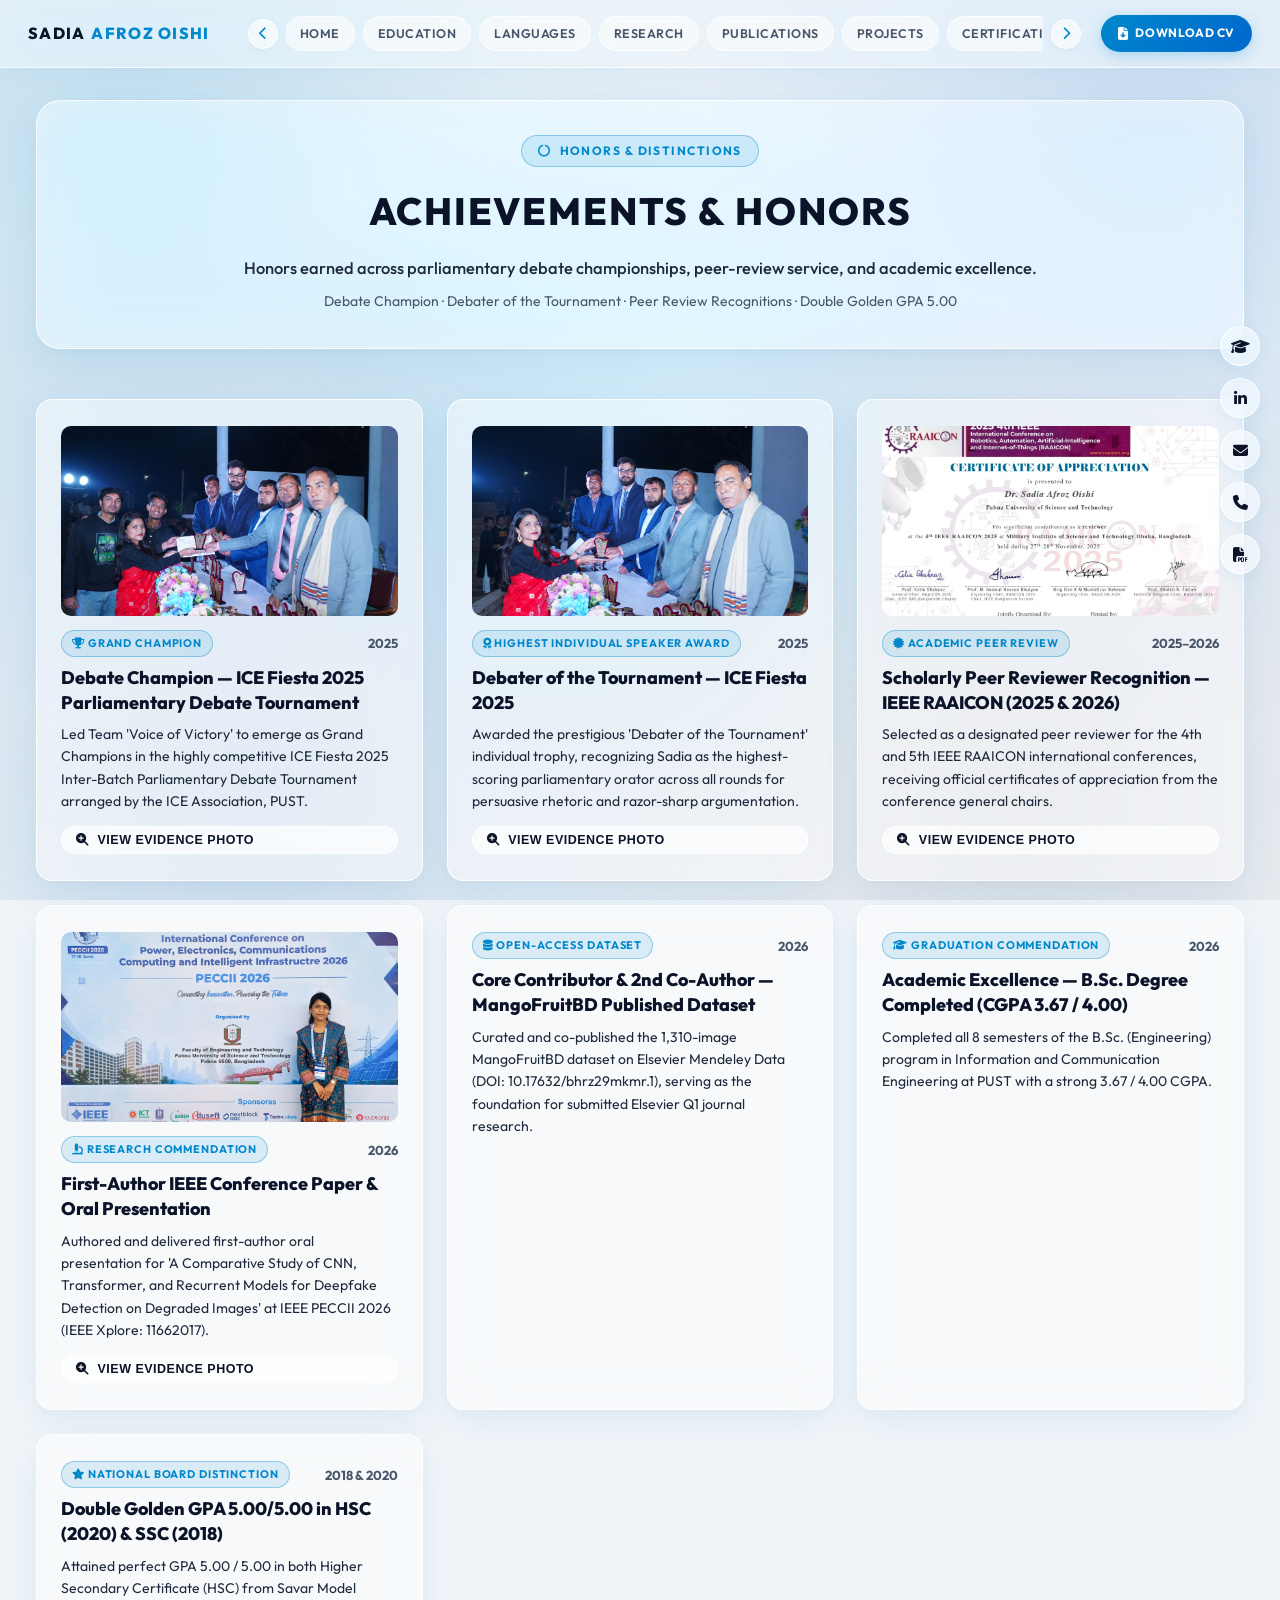
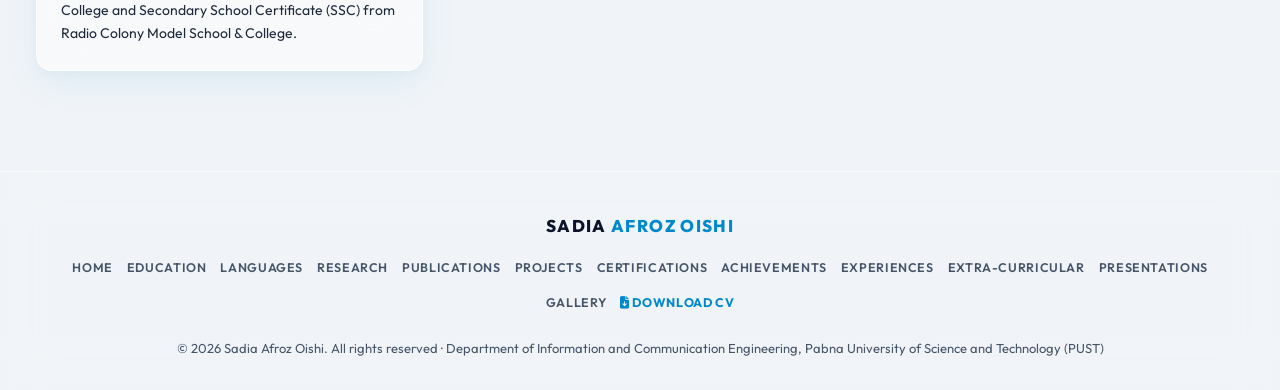
==== achievements.html @ 6d68122e "Launch Sadia Afroz Oishi academic & research portfolio matching arif-03 design" ====
﻿<!doctype html>
<html lang="en">
<head>
  <meta charset="utf-8">
  <meta name="viewport" content="width=device-width, initial-scale=1">
  <title>Achievements & Honors â€” Sadia Afroz Oishi</title>
  <meta name="description" content="Parliamentary Debate Championship, Debater of the Tournament award, IEEE peer review recognitions, and academic distinctions.">
  <meta name="author" content="Sadia Afroz Oishi">
  <meta name="theme-color" content="#0088cc">
  <meta property="og:type" content="website">
  <meta property="og:title" content="Achievements & Honors â€” Sadia Afroz Oishi">
  <meta property="og:description" content="Parliamentary Debate Championship, Debater of the Tournament award, IEEE peer review recognitions, and academic distinctions.">
  <meta property="og:url" content="https://sadia-oishi.github.io/achievements.html">
  <meta property="og:image" content="assets/images/profile-sadia-afroz-oishi.png">
  <meta name="twitter:card" content="summary_large_image">
  <link rel="canonical" href="https://sadia-oishi.github.io/achievements.html">
  <link rel="icon" href="assets/icons/favicon.svg" type="image/svg+xml">
  <link rel="manifest" href="site.webmanifest">
  
  <!-- Google Fonts & FontAwesome -->
  <link rel="preconnect" href="https://fonts.googleapis.com">
  <link rel="preconnect" href="https://fonts.gstatic.com" crossorigin>
  <link href="https://fonts.googleapis.com/css2?family=Montserrat:wght@600;700;800&family=Outfit:wght@300;400;500;600;700;800&display=swap" rel="stylesheet">
  <link rel="stylesheet" href="https://cdnjs.cloudflare.com/ajax/libs/font-awesome/6.4.0/css/all.min.css">
  
  <link rel="stylesheet" href="assets/css/styles.css">
  <script type="application/ld+json">
{
  "@context": "https://schema.org",
  "@type": "Person",
  "name": "Sadia Afroz Oishi",
  "alternateName": [
    "Sadia Oishi",
    "Sadia Afroz"
  ],
  "jobTitle": "Computer Vision & Deepfake Forensics Researcher",
  "worksFor": {
    "@type": "EducationalOrganization",
    "name": "Pabna University of Science and Technology (PUST)"
  },
  "alumniOf": {
    "@type": "EducationalOrganization",
    "name": "Department of Information and Communication Engineering, Pabna University of Science and Technology"
  },
  "url": "https://sadia-oishi.github.io/",
  "image": "https://sadia-oishi.github.io/assets/images/profile-sadia-afroz-oishi.png",
  "sameAs": [
    "https://scholar.google.com/citations?user=c2tcMcYAAAAJ&hl=en",
    "https://www.linkedin.com/in/oishi12",
    "https://doi.org/10.17632/bhrz29mkmr.1"
  ],
  "knowsAbout": [
    "Computer Vision",
    "Deep Learning",
    "Deepfake Forensics",
    "Explainable AI (XAI)",
    "Concept Bottlenecks",
    "YOLO Object Detection",
    "CVAT Dataset Annotation",
    "Smart Agriculture",
    "Photoplethysmography (PPG)"
  ]
}
</script>
</head>
<body data-page="achievements">
  <a class="skip-link" href="#page-content">Skip to content</a>
  <div id="app-content">
    <header id="site-header"></header>
    <main id="page-content"></main>
    <footer id="site-footer"></footer>
  </div>
  <script type="module" src="assets/js/site.js"></script>
</body>
</html>
---- assets/css/styles.css ----
@import url('https://fonts.googleapis.com/css2?family=Montserrat:wght@600;700;800&family=Outfit:wght@300;400;500;600;700;800&display=swap');

/* ==========================================================================
   RESET & GLOBAL DESIGN TOKENS (FROSTED GLASSMORPHISM THEME)
   ========================================================================== */
* {
  margin: 0;
  padding: 0;
  box-sizing: border-box;
}

:root {
  --primary-accent: #0088cc;
  --cyan-glow: #0088cc;
  --blue-accent: #0066cc;
  --bg-dark: #f0f4f8;
  --card-bg: rgba(255, 255, 255, 0.48);
  --card-bg-hover: rgba(255, 255, 255, 0.78);
  --card-border: rgba(255, 255, 255, 0.85);
  --card-hover-border: #0088cc;
  --text-white: #0b1329;
  --text-muted: #1e293b;
  --text-dim: #475569;
  --badge-bg: rgba(0, 136, 204, 0.12);
  --badge-border: rgba(0, 136, 204, 0.35);
  --font-family: 'Outfit', sans-serif;
  --font-heading: 'Outfit', 'Montserrat', sans-serif;
  --shadow-glass: 0 12px 36px rgba(0, 136, 204, 0.08), 0 4px 16px rgba(0, 0, 0, 0.03);
  --shadow-glass-hover: 0 20px 50px rgba(0, 136, 204, 0.22), 0 6px 20px rgba(0, 0, 0, 0.06);
  --radius-lg: 24px;
  --radius-md: 16px;
  --radius-sm: 10px;
}

html {
  scroll-behavior: smooth;
}

html, body {
  width: 100%;
  min-height: 100vh;
  background-color: #f0f4f8;
  background-image: 
    radial-gradient(circle at 10% 15%, rgba(0, 136, 204, 0.20) 0%, transparent 42%),
    radial-gradient(circle at 90% 12%, rgba(0, 102, 204, 0.16) 0%, transparent 45%),
    radial-gradient(circle at 50% 50%, rgba(0, 180, 255, 0.14) 0%, transparent 50%),
    radial-gradient(circle at 20% 85%, rgba(0, 85, 170, 0.16) 0%, transparent 45%),
    radial-gradient(circle at 80% 88%, rgba(11, 19, 41, 0.10) 0%, transparent 40%);
  background-attachment: fixed;
  font-family: var(--font-family);
  color: var(--text-white);
  font-size: 16px;
  line-height: 1.7;
  overflow-x: hidden;
  scrollbar-width: thin;
  scrollbar-color: var(--primary-accent) var(--bg-dark);
}

a {
  color: inherit;
  text-decoration: none;
}

img {
  max-width: 100%;
  height: auto;
  display: block;
}

/* ==========================================================================
   WELCOME INTRO ANIMATION OVERLAY (CRYSTAL GLASS)
   ========================================================================== */
.welcome-overlay {
  position: fixed;
  top: 0;
  left: 0;
  width: 100vw;
  height: 100vh;
  background: rgba(240, 244, 248, 0.95);
  background-image: 
    radial-gradient(circle at 50% 40%, rgba(0, 136, 204, 0.22) 0%, transparent 60%),
    radial-gradient(circle at 15% 15%, rgba(0, 102, 204, 0.12) 0%, transparent 40%),
    radial-gradient(circle at 85% 85%, rgba(11, 19, 41, 0.08) 0%, transparent 50%);
  z-index: 99999;
  display: flex;
  align-items: center;
  justify-content: center;
  opacity: 1;
  visibility: visible;
  animation: overlayAutoFade 0.6s ease 1.5s forwards;
  transition: opacity 0.6s cubic-bezier(0.4, 0, 0.2, 1), transform 0.6s cubic-bezier(0.4, 0, 0.2, 1), visibility 0.6s ease;
  cursor: pointer;
}

@keyframes overlayAutoFade {
  0% { opacity: 1; visibility: visible; }
  99% { opacity: 0; visibility: hidden; }
  100% { opacity: 0; visibility: hidden; display: none; pointer-events: none; }
}

.welcome-overlay.fade-out {
  opacity: 0;
  transform: scale(1.05);
  visibility: hidden;
  pointer-events: none;
  display: none !important;
}

.welcome-modal {
  text-align: center;
  padding: 42px 36px;
  max-width: 540px;
  width: 90%;
  border: 1px solid rgba(255, 255, 255, 0.85);
  border-radius: 28px;
  background: rgba(255, 255, 255, 0.55);
  backdrop-filter: blur(25px) saturate(200%);
  -webkit-backdrop-filter: blur(25px) saturate(200%);
  box-shadow: 0 20px 60px rgba(0, 136, 204, 0.18), 0 4px 20px rgba(0, 0, 0, 0.04);
  animation: welcomePopIn 0.8s cubic-bezier(0.16, 1, 0.3, 1) forwards;
}

.welcome-badge {
  display: inline-flex;
  align-items: center;
  gap: 8px;
  padding: 6px 18px;
  border-radius: 50px;
  background: rgba(0, 136, 204, 0.12);
  border: 1px solid rgba(0, 136, 204, 0.4);
  color: #0088cc;
  font-size: 12px;
  font-weight: 700;
  letter-spacing: 0.15em;
  text-transform: uppercase;
  margin-bottom: 16px;
  animation: welcomeSlideDown 0.6s ease 0.2s both;
}

.welcome-title {
  font-family: var(--font-heading);
  font-size: clamp(32px, 5vw, 48px);
  font-weight: 800;
  color: #0b1329;
  letter-spacing: 0.05em;
  text-transform: uppercase;
  margin-bottom: 10px;
  line-height: 1.1;
  animation: welcomeZoomIn 0.7s ease 0.3s both;
}

.welcome-title span {
  color: #0088cc;
}

.welcome-line {
  width: 80px;
  height: 3px;
  background: linear-gradient(90deg, #0088cc, #0055aa);
  border-radius: 4px;
  margin: 0 auto 16px auto;
  box-shadow: 0 0 12px rgba(0, 136, 204, 0.5);
  animation: welcomeExpandLine 0.8s cubic-bezier(0.16, 1, 0.3, 1) 0.5s both;
}

.welcome-subtitle {
  font-size: 15px;
  color: #334155;
  font-weight: 600;
  margin-bottom: 8px;
  letter-spacing: 0.04em;
  animation: welcomeFadeIn 0.6s ease 0.6s both;
}

@keyframes welcomePopIn {
  0% { opacity: 0; transform: translateY(30px) scale(0.92); }
  100% { opacity: 1; transform: translateY(0) scale(1); }
}
@keyframes welcomeSlideDown {
  0% { opacity: 0; transform: translateY(-15px); }
  100% { opacity: 1; transform: translateY(0); }
}
@keyframes welcomeZoomIn {
  0% { opacity: 0; transform: scale(0.85); }
  100% { opacity: 1; transform: scale(1); }
}
@keyframes welcomeExpandLine {
  0% { width: 0; opacity: 0; }
  100% { width: 80px; opacity: 1; }
}
@keyframes welcomeFadeIn {
  0% { opacity: 0; }
  100% { opacity: 1; }
}

/* ==========================================================================
   MAIN APP STRUCTURE
   ========================================================================== */
#app-content {
  position: relative;
  z-index: 1;
  width: 100%;
  min-height: 100vh;
  display: flex;
  flex-direction: column;
  justify-content: space-between;
}

.skip-link {
  position: absolute;
  top: -60px;
  left: 20px;
  background: var(--primary-accent);
  color: #ffffff;
  padding: 8px 16px;
  border-radius: 6px;
  font-weight: 700;
  z-index: 9999;
  transition: top 0.2s;
}
.skip-link:focus {
  top: 10px;
}

/* ==========================================================================
   ULTRA-TRANSPARENT TOP NAVIGATION HEADER WITH SCROLL BUTTONS
   ========================================================================== */
.navbar {
  position: fixed;
  top: 0;
  left: 0;
  width: 100%;
  display: flex;
  align-items: center;
  padding: 12px 28px;
  z-index: 100;
  background: rgba(240, 244, 248, 0.65);
  backdrop-filter: blur(22px) saturate(180%);
  -webkit-backdrop-filter: blur(22px) saturate(180%);
  border-bottom: 1px solid rgba(255, 255, 255, 0.8);
  box-shadow: 0 4px 20px rgba(0, 136, 204, 0.05);
  gap: 20px;
}

.nav-brand {
  font-family: var(--font-heading);
  font-size: 16px;
  font-weight: 800;
  color: #0b1329;
  text-decoration: none;
  letter-spacing: 0.08em;
  text-transform: uppercase;
  display: flex;
  align-items: center;
  gap: 6px;
  flex-shrink: 0;
  margin-right: 18px;
}

.nav-brand span {
  color: #0088cc;
}

.nav-scroll-wrapper {
  display: flex;
  align-items: center;
  flex-grow: 1;
  overflow: hidden;
  position: relative;
  gap: 8px;
}

.nav-scroll-btn {
  background: rgba(255, 255, 255, 0.6);
  border: 1px solid rgba(255, 255, 255, 0.9);
  color: var(--primary-accent);
  width: 30px;
  height: 30px;
  border-radius: 50%;
  display: flex;
  align-items: center;
  justify-content: center;
  cursor: pointer;
  flex-shrink: 0;
  transition: all 0.2s ease;
  box-shadow: 0 2px 8px rgba(0, 0, 0, 0.04);
}

.nav-scroll-btn:hover {
  background: var(--primary-accent);
  color: #ffffff;
  transform: scale(1.08);
}

.nav-links {
  display: flex;
  gap: 8px;
  align-items: center;
  overflow-x: auto;
  scroll-behavior: smooth;
  scrollbar-width: none;
  padding: 4px 0;
  width: 100%;
}

.nav-links::-webkit-scrollbar {
  display: none;
}

.nav-links a {
  color: #475569;
  text-decoration: none;
  font-size: 12.5px;
  font-weight: 600;
  letter-spacing: 0.04em;
  text-transform: uppercase;
  white-space: nowrap;
  transition: all 0.25s ease;
  padding: 6px 14px;
  border-radius: 50px;
  background: rgba(255, 255, 255, 0.45);
  border: 1px solid rgba(255, 255, 255, 0.75);
  backdrop-filter: blur(10px);
  flex-shrink: 0;
}

.nav-links a:hover,
.nav-links a.active-nav {
  color: #0b1329;
  background: rgba(0, 136, 204, 0.15);
  border-color: rgba(0, 136, 204, 0.5);
  box-shadow: 0 4px 12px rgba(0, 136, 204, 0.15);
}

.nav-links a.active-nav {
  color: #0088cc;
  border-color: #0088cc;
}

.nav-cv-btn {
  display: inline-flex;
  align-items: center;
  gap: 7px;
  padding: 7px 16px;
  border-radius: 50px;
  background: linear-gradient(135deg, #0088cc, #0066cc);
  color: #ffffff !important;
  font-size: 12px;
  font-weight: 700;
  letter-spacing: 0.05em;
  text-transform: uppercase;
  text-decoration: none;
  border: 1px solid rgba(0, 136, 204, 0.4);
  box-shadow: 0 4px 14px rgba(0, 136, 204, 0.25);
  transition: all 0.25s ease;
  white-space: nowrap;
  flex-shrink: 0;
}

.nav-cv-btn:hover {
  transform: translateY(-2px);
  box-shadow: 0 6px 20px rgba(0, 136, 204, 0.45);
  background: linear-gradient(135deg, #0099e6, #0077e6);
  color: #ffffff !important;
}

.nav-cv-btn i {
  font-size: 13px;
}

.nav-toggle {
  display: none;
  background: transparent;
  border: none;
  font-size: 22px;
  color: #0b1329;
  cursor: pointer;
  flex-shrink: 0;
}

/* ==========================================================================
   FLOATING RIGHT SIDEBAR SOCIAL ICONS
   ========================================================================== */
.social-sidebar {
  position: fixed;
  right: 20px;
  top: 50%;
  transform: translateY(-50%);
  display: flex;
  flex-direction: column;
  gap: 12px;
  z-index: 90;
}

.social-sidebar a {
  color: #0b1329;
  font-size: 15px;
  width: 40px;
  height: 40px;
  border-radius: 50%;
  display: flex;
  align-items: center;
  justify-content: center;
  border: 1px solid rgba(255, 255, 255, 0.85);
  background: rgba(255, 255, 255, 0.50);
  backdrop-filter: blur(16px) saturate(180%);
  -webkit-backdrop-filter: blur(16px) saturate(180%);
  box-shadow: 0 4px 16px rgba(0, 136, 204, 0.08);
  transition: all 0.3s cubic-bezier(0.16, 1, 0.3, 1);
}

.social-sidebar a:hover {
  color: #0088cc;
  border-color: #0088cc;
  transform: translateX(-4px) scale(1.08);
  box-shadow: 0 8px 24px rgba(0, 136, 204, 0.25);
  background: rgba(255, 255, 255, 0.85);
}

/* ==========================================================================
   COMMON SECTION & TYPOGRAPHY
   ========================================================================== */
.section {
  width: 100%;
  padding: 85px 36px 40px 36px;
  display: flex;
  flex-direction: column;
  justify-content: center;
}

.section-container {
  max-width: 1240px;
  margin: 0 auto;
  width: 100%;
}

.section-title {
  font-family: var(--font-heading);
  font-size: clamp(22px, 2.6vw, 30px);
  font-weight: 800;
  letter-spacing: 0.08em;
  text-transform: uppercase;
  margin-bottom: 24px;
  text-align: center;
  color: #0b1329;
}

.section-subtitle {
  text-align: center;
  color: var(--text-dim);
  max-width: 760px;
  margin: -14px auto 30px auto;
  font-size: 15px;
}

.accent-text {
  color: #0088cc;
}

.highlight-text {
  color: #0088cc;
  font-weight: 700;
}

/* ==========================================================================
   PAGE HERO HEADER (FOR SUBPAGES)
   ========================================================================== */
.page-hero-banner {
  padding: 100px 36px 30px 36px;
  text-align: center;
  position: relative;
}

.page-hero-card {
  max-width: 1240px;
  margin: 0 auto;
  padding: 34px 30px;
  background: var(--card-bg);
  backdrop-filter: blur(25px) saturate(200%);
  -webkit-backdrop-filter: blur(25px) saturate(200%);
  border: 1px solid var(--card-border);
  border-radius: var(--radius-lg);
  box-shadow: var(--shadow-glass);
}

.page-hero-badge {
  display: inline-flex;
  align-items: center;
  gap: 8px;
  padding: 5px 16px;
  border-radius: 50px;
  background: var(--badge-bg);
  border: 1px solid var(--badge-border);
  color: var(--primary-accent);
  font-size: 12px;
  font-weight: 700;
  letter-spacing: 0.12em;
  text-transform: uppercase;
  margin-bottom: 12px;
}

.page-hero-title {
  font-family: var(--font-heading);
  font-size: clamp(26px, 3.6vw, 38px);
  font-weight: 800;
  letter-spacing: 0.05em;
  text-transform: uppercase;
  color: #0b1329;
  margin-bottom: 10px;
}

.page-hero-lead {
  font-size: 16.5px;
  color: var(--text-muted);
  max-width: 820px;
  margin: 0 auto 8px auto;
  font-weight: 500;
}

.page-hero-sub {
  font-size: 14px;
  color: var(--text-dim);
  max-width: 760px;
  margin: 0 auto;
}

/* ==========================================================================
   HERO SPLIT LAYOUT (HOME PAGE)
   ========================================================================== */
.hero-section {
  padding-top: 100px;
}

.home-hero-card {
  background: var(--card-bg);
  backdrop-filter: blur(25px) saturate(200%);
  -webkit-backdrop-filter: blur(25px) saturate(200%);
  border: 1px solid var(--card-border);
  border-radius: var(--radius-lg);
  box-shadow: var(--shadow-glass);
  padding: 38px;
  transition: all 0.3s ease;
}

.home-hero-card:hover {
  box-shadow: var(--shadow-glass-hover);
  border-color: rgba(0, 136, 204, 0.4);
}

.home-hero-split {
  display: grid;
  grid-template-columns: 340px 1fr;
  gap: 36px;
  align-items: center;
}

.hero-profile-card {
  position: relative;
  border-radius: 20px;
  overflow: hidden;
  border: 1px solid rgba(255, 255, 255, 0.9);
  background: rgba(255, 255, 255, 0.5);
  box-shadow: 0 10px 30px rgba(0, 136, 204, 0.12);
}

.hero-profile-img {
  width: 100%;
  height: 430px;
  object-fit: cover;
  object-position: center top;
  transition: transform 0.5s ease;
}

.hero-profile-card:hover .hero-profile-img {
  transform: scale(1.03);
}

.about-hero-box {
  display: flex;
  flex-direction: column;
}

.home-badge {
  display: inline-flex;
  align-items: center;
  gap: 8px;
  padding: 6px 16px;
  border-radius: 50px;
  background: var(--badge-bg);
  border: 1px solid var(--badge-border);
  color: var(--primary-accent);
  font-size: 11.5px;
  font-weight: 700;
  letter-spacing: 0.12em;
  text-transform: uppercase;
  margin-bottom: 14px;
  width: fit-content;
}

.badge-dot {
  color: var(--primary-accent);
  font-size: 10px;
}

.home-name {
  font-family: var(--font-heading);
  font-size: clamp(30px, 3.6vw, 44px);
  font-weight: 800;
  color: #0b1329;
  letter-spacing: 0.05em;
  text-transform: uppercase;
  margin-bottom: 8px;
  line-height: 1.15;
}

.home-dept {
  font-size: 14.5px;
  color: var(--text-dim);
  font-weight: 500;
  margin-bottom: 20px;
  line-height: 1.5;
}

.home-dept i {
  color: var(--primary-accent);
  margin-right: 6px;
}

.about-hero-text p {
  color: var(--text-muted);
  font-size: 15.5px;
  line-height: 1.7;
  margin-bottom: 12px;
}

.about-hero-text p:last-child {
  margin-bottom: 0;
}

.hero-cta-buttons {
  display: flex;
  flex-wrap: wrap;
  gap: 14px;
  margin-top: 24px;
}

/* ==========================================================================
   BUTTONS & ACTIONS
   ========================================================================== */
.btn-primary,
.btn-secondary,
.btn-ghost {
  display: inline-flex;
  align-items: center;
  gap: 8px;
  padding: 10px 22px;
  border-radius: 50px;
  font-size: 13.5px;
  font-weight: 700;
  letter-spacing: 0.04em;
  text-transform: uppercase;
  transition: all 0.3s ease;
  cursor: pointer;
  text-decoration: none;
}

.btn-primary {
  background: linear-gradient(135deg, #0088cc, #0066cc);
  color: #ffffff;
  border: 1px solid rgba(0, 136, 204, 0.4);
  box-shadow: 0 4px 16px rgba(0, 136, 204, 0.3);
}

.btn-primary:hover {
  transform: translateY(-2px);
  box-shadow: 0 8px 24px rgba(0, 136, 204, 0.45);
  color: #ffffff;
}

.btn-secondary {
  background: rgba(255, 255, 255, 0.55);
  color: #0b1329;
  border: 1px solid rgba(255, 255, 255, 0.85);
  backdrop-filter: blur(10px);
}

.btn-secondary:hover {
  background: rgba(0, 136, 204, 0.12);
  border-color: rgba(0, 136, 204, 0.5);
  color: #0088cc;
  transform: translateY(-2px);
}

.btn-ghost {
  background: transparent;
  color: var(--primary-accent);
  border: 1px solid rgba(0, 136, 204, 0.4);
}

.btn-ghost:hover {
  background: rgba(0, 136, 204, 0.1);
  transform: translateY(-2px);
}

/* ==========================================================================
   STATS HIGHLIGHT ROW
   ========================================================================== */
.stats-grid {
  display: grid;
  grid-template-columns: repeat(auto-fit, minmax(220px, 1fr));
  gap: 20px;
  margin: 32px 0;
}

.stat-card {
  background: var(--card-bg);
  backdrop-filter: blur(25px) saturate(200%);
  -webkit-backdrop-filter: blur(25px) saturate(200%);
  border: 1px solid var(--card-border);
  border-radius: var(--radius-md);
  padding: 24px;
  text-align: center;
  box-shadow: var(--shadow-glass);
  transition: all 0.3s ease;
}

.stat-card:hover {
  transform: translateY(-4px);
  border-color: var(--primary-accent);
  box-shadow: var(--shadow-glass-hover);
}

.stat-value {
  font-family: var(--font-heading);
  font-size: clamp(28px, 3.2vw, 38px);
  font-weight: 800;
  color: var(--primary-accent);
  margin-bottom: 6px;
  line-height: 1.1;
}

.stat-label {
  font-size: 13px;
  color: var(--text-dim);
  font-weight: 600;
  text-transform: uppercase;
  letter-spacing: 0.05em;
}

/* ==========================================================================
   LANGUAGES PAGE STYLES (DEDICATED SUBPAGE)
   ========================================================================== */
.lang-page-grid {
  display: grid;
  grid-template-columns: repeat(auto-fit, minmax(360px, 1fr));
  gap: 28px;
  margin-top: 24px;
}

.lang-page-card {
  background: var(--card-bg);
  backdrop-filter: blur(25px) saturate(200%);
  -webkit-backdrop-filter: blur(25px) saturate(200%);
  border: 1px solid var(--card-border);
  border-radius: var(--radius-lg);
  padding: 34px 32px;
  box-shadow: var(--shadow-glass);
  display: flex;
  flex-direction: column;
  gap: 16px;
  transition: all 0.35s ease;
  position: relative;
  overflow: hidden;
}

.lang-page-card:hover {
  transform: translateY(-4px);
  border-color: rgba(0, 136, 204, 0.45);
  box-shadow: var(--shadow-glass-hover);
}

.lang-page-card.card-native {
  border-left: 4px solid #10b981;
}

.lang-page-card.card-moi {
  border-left: 4px solid var(--primary-accent);
}

.lang-page-card-header {
  display: flex;
  align-items: center;
  gap: 16px;
}

.lang-page-icon-box {
  width: 52px;
  height: 52px;
  border-radius: 16px;
  display: flex;
  align-items: center;
  justify-content: center;
  font-size: 22px;
  background: linear-gradient(135deg, rgba(0, 136, 204, 0.16), rgba(0, 102, 204, 0.08));
  border: 1px solid rgba(0, 136, 204, 0.35);
  color: var(--primary-accent);
  flex-shrink: 0;
  box-shadow: 0 4px 14px rgba(0, 136, 204, 0.1);
}

.card-native .lang-page-icon-box {
  background: linear-gradient(135deg, rgba(16, 185, 129, 0.16), rgba(5, 150, 105, 0.08));
  border-color: rgba(16, 185, 129, 0.35);
  color: #059669;
  box-shadow: 0 4px 14px rgba(16, 185, 129, 0.1);
}

.lang-page-meta {
  display: flex;
  flex-direction: column;
  gap: 4px;
}

.lang-page-title-row {
  display: flex;
  align-items: baseline;
  gap: 8px;
}

.lang-page-name {
  font-family: var(--font-heading);
  font-size: 24px;
  font-weight: 800;
  color: #0b1329;
  letter-spacing: 0.03em;
  line-height: 1.2;
}

.lang-page-native {
  font-size: 16px;
  font-weight: 700;
  color: var(--primary-accent);
}

.card-native .lang-page-native {
  color: #059669;
}

.language-badge {
  display: inline-flex;
  align-items: center;
  gap: 6px;
  font-size: 11.5px;
  font-weight: 700;
  text-transform: uppercase;
  letter-spacing: 0.06em;
  padding: 4px 12px;
  border-radius: 50px;
  width: fit-content;
}

.badge-native {
  background: rgba(16, 185, 129, 0.12);
  color: #047857;
  border: 1px solid rgba(16, 185, 129, 0.35);
}

.badge-moi {
  background: rgba(0, 136, 204, 0.12);
  color: #0088cc;
  border: 1px solid rgba(0, 136, 204, 0.35);
}

.lang-page-summary {
  font-size: 15px;
  color: var(--text-muted);
  line-height: 1.65;
  margin: 0;
  padding-bottom: 14px;
  border-bottom: 1px solid rgba(0, 136, 204, 0.12);
}

.lang-highlights-list {
  display: flex;
  flex-direction: column;
  gap: 12px;
}

.lang-highlights-heading {
  font-size: 13px;
  font-weight: 800;
  text-transform: uppercase;
  letter-spacing: 0.08em;
  color: var(--text-dim);
  display: flex;
  align-items: center;
  gap: 7px;
  margin-bottom: 2px;
}

.lang-highlights-heading i {
  color: var(--primary-accent);
}

.card-native .lang-highlights-heading i {
  color: #059669;
}

.lang-highlight-item {
  display: flex;
  align-items: flex-start;
  gap: 10px;
  font-size: 14px;
  line-height: 1.55;
  color: var(--text-muted);
}

.lang-highlight-dot {
  width: 7px;
  height: 7px;
  border-radius: 50%;
  background: var(--primary-accent);
  margin-top: 7px;
  flex-shrink: 0;
}

.card-native .lang-highlight-dot {
  background: #10b981;
}

.lang-highlight-item strong {
  color: #0b1329;
  font-weight: 700;
}

/* ==========================================================================
   PORTFOLIO DIRECTORY GRID (PORTAL CARDS)
   ========================================================================== */
.portal-section {
  padding-top: 40px;
  padding-bottom: 60px;
}

.portal-grid {
  display: grid;
  grid-template-columns: repeat(auto-fit, minmax(230px, 1fr));
  gap: 20px;
}

.portal-card {
  background: var(--card-bg);
  backdrop-filter: blur(25px) saturate(200%);
  -webkit-backdrop-filter: blur(25px) saturate(200%);
  border: 1px solid var(--card-border);
  border-radius: var(--radius-md);
  padding: 28px 22px;
  text-align: center;
  box-shadow: var(--shadow-glass);
  display: flex;
  flex-direction: column;
  align-items: center;
  justify-content: center;
  gap: 14px;
  transition: all 0.35s cubic-bezier(0.16, 1, 0.3, 1);
  text-decoration: none;
  position: relative;
  overflow: hidden;
}

.portal-card::before {
  content: '';
  position: absolute;
  top: 0;
  left: 0;
  width: 100%;
  height: 4px;
  background: linear-gradient(90deg, #0088cc, #0055aa);
  opacity: 0;
  transition: opacity 0.3s ease;
}

.portal-card:hover {
  transform: translateY(-6px);
  border-color: var(--primary-accent);
  background: var(--card-bg-hover);
  box-shadow: var(--shadow-glass-hover);
}

.portal-card:hover::before {
  opacity: 1;
}

.portal-icon {
  width: 56px;
  height: 56px;
  border-radius: 50%;
  background: rgba(0, 136, 204, 0.12);
  border: 1px solid rgba(0, 136, 204, 0.3);
  display: flex;
  align-items: center;
  justify-content: center;
  font-size: 20px;
  color: var(--primary-accent);
  transition: all 0.3s ease;
}

.portal-card:hover .portal-icon {
  background: var(--primary-accent);
  color: #ffffff;
  transform: scale(1.1);
  box-shadow: 0 6px 18px rgba(0, 136, 204, 0.35);
}

.portal-card-title {
  font-family: var(--font-heading);
  font-size: 15.5px;
  font-weight: 700;
  color: #0b1329;
  letter-spacing: 0.04em;
  text-transform: uppercase;
}

.portal-card-desc {
  font-size: 13px;
  color: var(--text-dim);
  line-height: 1.5;
  margin-top: -6px;
}

/* ==========================================================================
   PUBLICATIONS STYLING (CORRECTED FLEX/GRID - NO AWKWARD BREAKING)
   ========================================================================== */
.pub-toolbar {
  display: flex;
  justify-content: space-between;
  align-items: center;
  flex-wrap: wrap;
  gap: 16px;
  margin-bottom: 28px;
  padding: 18px 24px;
  background: var(--card-bg);
  backdrop-filter: blur(25px);
  border: 1px solid var(--card-border);
  border-radius: var(--radius-md);
  box-shadow: var(--shadow-glass);
  width: 100%;
}

.pub-summary {
  font-size: 15px;
  color: var(--text-muted);
  font-weight: 600;
}

.pub-summary strong {
  color: var(--primary-accent);
}

.pub-list {
  display: flex;
  flex-direction: column;
  gap: 22px;
  width: 100%;
}

.pub-card {
  width: 100%;
  background: var(--card-bg);
  backdrop-filter: blur(25px) saturate(200%);
  -webkit-backdrop-filter: blur(25px) saturate(200%);
  border: 1px solid var(--card-border);
  border-radius: var(--radius-md);
  padding: 24px 28px;
  box-shadow: var(--shadow-glass);
  display: flex;
  align-items: flex-start;
  gap: 20px;
  transition: all 0.3s ease;
}

.pub-card:hover {
  transform: translateY(-3px);
  border-color: var(--primary-accent);
  box-shadow: var(--shadow-glass-hover);
  background: var(--card-bg-hover);
}

.pub-index {
  flex-shrink: 0;
  width: 36px;
  height: 36px;
  border-radius: 50%;
  background: rgba(0, 136, 204, 0.12);
  border: 1px solid rgba(0, 136, 204, 0.3);
  color: var(--primary-accent);
  font-family: var(--font-heading);
  font-weight: 800;
  font-size: 15px;
  display: flex;
  align-items: center;
  justify-content: center;
}

.pub-body {
  flex-grow: 1;
  min-width: 0;
  display: flex;
  flex-direction: column;
  gap: 8px;
}

.pub-topline {
  display: flex;
  align-items: center;
  flex-wrap: wrap;
  gap: 10px;
}

.pub-tag {
  font-size: 11px;
  font-weight: 700;
  text-transform: uppercase;
  letter-spacing: 0.08em;
  padding: 3px 10px;
  border-radius: 50px;
  background: rgba(0, 136, 204, 0.12);
  border: 1px solid rgba(0, 136, 204, 0.35);
  color: var(--primary-accent);
}

.pub-tag.first-author {
  background: rgba(16, 185, 129, 0.14);
  border-color: rgba(16, 185, 129, 0.4);
  color: #059669;
}

.pub-tag.dataset-tag {
  background: rgba(245, 158, 11, 0.14);
  border-color: rgba(245, 158, 11, 0.4);
  color: #d97706;
}

.pub-year {
  font-size: 12px;
  font-weight: 700;
  color: var(--text-dim);
}

.pub-title {
  font-size: 17px;
  font-weight: 700;
  color: #0b1329;
  line-height: 1.45;
  word-break: normal;
  overflow-wrap: break-word;
}

.pub-authors {
  font-size: 14.5px;
  color: var(--text-muted);
  line-height: 1.55;
}

.pub-authors b,
.pub-authors strong {
  color: #0088cc;
  font-weight: 700;
}

.pub-venue {
  font-size: 13.5px;
  color: var(--text-dim);
  font-style: italic;
  line-height: 1.5;
}

.pub-actions {
  flex-shrink: 0;
  align-self: center;
}

.doi-btn {
  display: inline-flex;
  align-items: center;
  gap: 6px;
  padding: 8px 18px;
  border-radius: 50px;
  background: var(--primary-accent);
  color: #ffffff;
  font-size: 12.5px;
  font-weight: 700;
  text-transform: uppercase;
  letter-spacing: 0.05em;
  transition: all 0.25s ease;
  white-space: nowrap;
}

.doi-btn:hover {
  background: #0066cc;
  transform: translateY(-2px);
  box-shadow: 0 4px 14px rgba(0, 136, 204, 0.35);
  color: #ffffff;
}

/* ==========================================================================
   MEDIA FRAMES FOR PREVENTING AWKWARD IMAGE CROPPING
   ========================================================================== */
.media-frame {
  display: flex;
  justify-content: center;
  align-items: center;
  background: rgba(0, 136, 204, 0.04);
  border: 1px solid rgba(255, 255, 255, 0.85);
  border-radius: var(--radius-md);
  padding: 12px;
  margin-bottom: 16px;
  max-height: 380px;
  overflow: hidden;
}

.media-frame img {
  max-width: 100%;
  max-height: 340px;
  width: auto;
  height: auto;
  object-fit: contain;
  border-radius: 8px;
  box-shadow: 0 4px 16px rgba(0, 0, 0, 0.05);
}

.media-frame-dual {
  display: grid;
  grid-template-columns: repeat(auto-fit, minmax(260px, 1fr));
  gap: 16px;
  margin-bottom: 16px;
}

.media-frame-dual .media-frame {
  margin-bottom: 0;
}

/* ==========================================================================
   RESEARCH & CASE STUDY CARDS
   ========================================================================== */
.focus-grid {
  display: grid;
  grid-template-columns: repeat(auto-fit, minmax(280px, 1fr));
  gap: 20px;
  margin-bottom: 40px;
}

.focus-card {
  background: var(--card-bg);
  backdrop-filter: blur(25px);
  border: 1px solid var(--card-border);
  border-radius: var(--radius-md);
  padding: 26px 24px;
  box-shadow: var(--shadow-glass);
  transition: all 0.3s ease;
}

.focus-card:hover {
  transform: translateY(-4px);
  border-color: var(--primary-accent);
  box-shadow: var(--shadow-glass-hover);
}

.focus-mark {
  display: inline-block;
  padding: 4px 10px;
  border-radius: 6px;
  background: rgba(0, 136, 204, 0.12);
  color: var(--primary-accent);
  font-weight: 800;
  font-size: 12px;
  margin-bottom: 12px;
}

.focus-card h3 {
  font-size: 17px;
  font-weight: 700;
  color: #0b1329;
  margin-bottom: 8px;
}

.focus-card p {
  font-size: 14px;
  color: var(--text-muted);
  line-height: 1.6;
}

.research-case-list {
  display: flex;
  flex-direction: column;
  gap: 28px;
  margin-bottom: 40px;
}

.research-case-card {
  background: var(--card-bg);
  backdrop-filter: blur(25px);
  border: 1px solid var(--card-border);
  border-radius: var(--radius-lg);
  padding: 32px;
  box-shadow: var(--shadow-glass);
  display: flex;
  flex-direction: column;
  gap: 16px;
  transition: all 0.3s ease;
}

.research-case-card:hover {
  border-color: rgba(0, 136, 204, 0.4);
  box-shadow: var(--shadow-glass-hover);
}

.research-case-head {
  display: flex;
  justify-content: space-between;
  align-items: center;
}

.research-case-period {
  font-size: 13px;
  font-weight: 700;
  color: var(--primary-accent);
  text-transform: uppercase;
  letter-spacing: 0.08em;
}

.research-case-title {
  font-size: 22px;
  font-weight: 800;
  color: #0b1329;
  margin: 4px 0 8px 0;
}

.research-case-summary {
  font-size: 15.5px;
  color: var(--text-muted);
  line-height: 1.7;
}

.research-case-contributions {
  margin: 10px 0;
  padding-left: 20px;
}

.research-case-contributions li {
  margin-bottom: 8px;
  color: var(--text-muted);
  font-size: 14.5px;
  line-height: 1.6;
}

.learning-box {
  background: rgba(0, 136, 204, 0.08);
  border-left: 4px solid var(--primary-accent);
  border-radius: 0 var(--radius-sm) var(--radius-sm) 0;
  padding: 14px 18px;
  margin: 10px 0;
}

.learning-box span {
  display: block;
  font-size: 11.5px;
  font-weight: 700;
  color: var(--primary-accent);
  text-transform: uppercase;
  letter-spacing: 0.1em;
  margin-bottom: 4px;
}

.learning-box p {
  font-size: 14px;
  color: #0b1329;
  line-height: 1.6;
}

.tag-list {
  display: flex;
  flex-wrap: wrap;
  gap: 8px;
  margin-top: 10px;
}

.tag-item {
  font-size: 12px;
  font-weight: 600;
  padding: 4px 12px;
  border-radius: 50px;
  background: rgba(255, 255, 255, 0.65);
  border: 1px solid rgba(0, 136, 204, 0.25);
  color: var(--text-muted);
}

/* ==========================================================================
   DATASET SHOWCASE & CVAT HIGHLIGHT
   ========================================================================== */
.dataset-showcase {
  background: var(--card-bg);
  backdrop-filter: blur(25px);
  border: 1px solid var(--card-border);
  border-radius: var(--radius-lg);
  padding: 34px;
  box-shadow: var(--shadow-glass);
  display: grid;
  grid-template-columns: 1fr 280px;
  gap: 30px;
  align-items: center;
  margin: 36px 0;
}

.dataset-facts-grid {
  display: flex;
  flex-wrap: wrap;
  gap: 10px;
  margin: 18px 0;
}

.dataset-fact-chip {
  padding: 6px 14px;
  border-radius: 50px;
  background: rgba(245, 158, 11, 0.12);
  border: 1px solid rgba(245, 158, 11, 0.35);
  color: #b45309;
  font-size: 12.5px;
  font-weight: 600;
}

.skills-pill-group {
  display: flex;
  flex-wrap: wrap;
  gap: 8px;
  margin-top: 10px;
}

.skill-pill {
  padding: 4px 12px;
  border-radius: 50px;
  background: rgba(0, 136, 204, 0.12);
  border: 1px solid rgba(0, 136, 204, 0.35);
  color: var(--primary-accent);
  font-size: 12px;
  font-weight: 700;
}

/* ==========================================================================
   TIMELINES (EDUCATION & EXPERIENCES)
   ========================================================================== */
.timeline-list {
  display: flex;
  flex-direction: column;
  gap: 24px;
}

.timeline-card {
  background: var(--card-bg);
  backdrop-filter: blur(25px) saturate(200%);
  border: 1px solid var(--card-border);
  border-radius: var(--radius-md);
  padding: 28px 30px;
  box-shadow: var(--shadow-glass);
  display: grid;
  grid-template-columns: 140px 1fr;
  gap: 24px;
  transition: all 0.3s ease;
}

.timeline-card:hover {
  transform: translateY(-3px);
  border-color: var(--primary-accent);
  box-shadow: var(--shadow-glass-hover);
}

.timeline-year {
  font-family: var(--font-heading);
  font-size: 15px;
  font-weight: 800;
  color: var(--primary-accent);
  letter-spacing: 0.05em;
  text-transform: uppercase;
}

.timeline-content h2 {
  font-size: 20px;
  font-weight: 700;
  color: #0b1329;
  margin-bottom: 4px;
}

.timeline-content h3 {
  font-size: 15px;
  color: var(--text-dim);
  font-weight: 600;
  margin-bottom: 8px;
}

.timeline-grade {
  display: inline-block;
  padding: 4px 12px;
  border-radius: 50px;
  background: rgba(0, 136, 204, 0.1);
  border: 1px solid rgba(0, 136, 204, 0.3);
  color: var(--primary-accent);
  font-weight: 700;
  font-size: 13px;
  margin-bottom: 12px;
}

.thesis-highlight {
  margin-top: 14px;
  padding: 12px 16px;
  background: rgba(255, 255, 255, 0.55);
  border-radius: var(--radius-sm);
  border: 1px solid rgba(0, 136, 204, 0.2);
}

.thesis-highlight span {
  font-size: 11px;
  font-weight: 700;
  text-transform: uppercase;
  color: var(--primary-accent);
  display: block;
}

.thesis-highlight strong {
  font-size: 14.5px;
  color: #0b1329;
}

/* ==========================================================================
   PROJECTS & HONORS GRID
   ========================================================================== */
.projects-grid {
  display: grid;
  grid-template-columns: repeat(auto-fit, minmax(320px, 1fr));
  gap: 26px;
}

.project-card {
  background: var(--card-bg);
  backdrop-filter: blur(25px);
  border: 1px solid var(--card-border);
  border-radius: var(--radius-lg);
  overflow: hidden;
  box-shadow: var(--shadow-glass);
  display: flex;
  flex-direction: column;
  transition: all 0.35s ease;
}

.project-card:hover {
  transform: translateY(-5px);
  border-color: var(--primary-accent);
  box-shadow: var(--shadow-glass-hover);
}

.project-img-wrap {
  width: 100%;
  max-height: 240px;
  overflow: hidden;
  background: rgba(0, 136, 204, 0.04);
  display: flex;
  align-items: center;
  justify-content: center;
  padding: 10px;
}

.project-img-wrap img {
  max-height: 220px;
  width: auto;
  max-width: 100%;
  object-fit: contain;
  border-radius: 8px;
}

.project-card-body {
  padding: 24px;
  display: flex;
  flex-direction: column;
  flex-grow: 1;
  gap: 12px;
}

.project-category {
  font-size: 11.5px;
  font-weight: 700;
  color: var(--primary-accent);
  text-transform: uppercase;
  letter-spacing: 0.1em;
}

.project-title {
  font-size: 19px;
  font-weight: 800;
  color: #0b1329;
}

.project-summary {
  font-size: 14.5px;
  color: var(--text-muted);
  line-height: 1.6;
}

/* ==========================================================================
   CERTIFICATIONS & EVIDENCE GALLERY
   ========================================================================== */
.certs-grid {
  display: grid;
  grid-template-columns: repeat(auto-fit, minmax(320px, 1fr));
  gap: 24px;
}

.cert-card {
  background: var(--card-bg);
  backdrop-filter: blur(25px);
  border: 1px solid var(--card-border);
  border-radius: var(--radius-md);
  padding: 24px;
  box-shadow: var(--shadow-glass);
  display: flex;
  flex-direction: column;
  justify-content: space-between;
  gap: 16px;
  transition: all 0.3s ease;
}

.cert-card:hover {
  transform: translateY(-4px);
  border-color: var(--primary-accent);
  box-shadow: var(--shadow-glass-hover);
}

.cert-preview-wrap {
  width: 100%;
  height: 200px;
  border-radius: var(--radius-sm);
  overflow: hidden;
  border: 1px solid rgba(255, 255, 255, 0.8);
  background: #ffffff;
  display: flex;
  align-items: center;
  justify-content: center;
}

.cert-preview-wrap img {
  width: 100%;
  height: 100%;
  object-fit: contain;
}

.cert-info h3 {
  font-size: 17px;
  font-weight: 700;
  color: #0b1329;
  margin-bottom: 6px;
}

.cert-issuer {
  font-size: 13.5px;
  color: var(--primary-accent);
  font-weight: 600;
  margin-bottom: 8px;
}

.cert-desc {
  font-size: 13.5px;
  color: var(--text-muted);
  line-height: 1.6;
}

/* ==========================================================================
   PHOTO GALLERY
   ========================================================================== */
.gallery-grid {
  display: grid;
  grid-template-columns: repeat(auto-fill, minmax(280px, 1fr));
  gap: 20px;
}

.gallery-card {
  background: var(--card-bg);
  backdrop-filter: blur(25px);
  border: 1px solid var(--card-border);
  border-radius: var(--radius-md);
  overflow: hidden;
  box-shadow: var(--shadow-glass);
  transition: all 0.35s ease;
  cursor: pointer;
}

.gallery-card:hover {
  transform: translateY(-4px);
  border-color: var(--primary-accent);
  box-shadow: var(--shadow-glass-hover);
}

.gallery-img-wrap {
  width: 100%;
  height: 220px;
  overflow: hidden;
  background: rgba(0, 136, 204, 0.04);
}

.gallery-img-wrap img {
  width: 100%;
  height: 100%;
  object-fit: cover;
  transition: transform 0.5s ease;
}

.gallery-card:hover .gallery-img-wrap img {
  transform: scale(1.06);
}

.gallery-caption {
  padding: 14px 18px;
}

.gallery-category {
  font-size: 11px;
  font-weight: 700;
  color: var(--primary-accent);
  text-transform: uppercase;
  letter-spacing: 0.08em;
  margin-bottom: 4px;
  display: block;
}

.gallery-title {
  font-size: 13.5px;
  font-weight: 600;
  color: #0b1329;
  line-height: 1.4;
}

/* ==========================================================================
   LIGHTBOX MODAL
   ========================================================================== */
.lightbox-modal {
  position: fixed;
  top: 0;
  left: 0;
  width: 100vw;
  height: 100vh;
  background: rgba(11, 19, 41, 0.85);
  backdrop-filter: blur(16px);
  -webkit-backdrop-filter: blur(16px);
  z-index: 100000;
  display: flex;
  align-items: center;
  justify-content: center;
  padding: 20px;
  opacity: 0;
  visibility: hidden;
  transition: opacity 0.3s ease, visibility 0.3s ease;
}

.lightbox-modal.active {
  opacity: 1;
  visibility: visible;
}

.lightbox-content {
  position: relative;
  max-width: 900px;
  width: 100%;
  max-height: 90vh;
  background: rgba(255, 255, 255, 0.95);
  border-radius: var(--radius-lg);
  border: 1px solid rgba(255, 255, 255, 0.9);
  box-shadow: 0 25px 60px rgba(0, 0, 0, 0.35);
  overflow: hidden;
  display: flex;
  flex-direction: column;
  animation: welcomePopIn 0.35s cubic-bezier(0.16, 1, 0.3, 1) forwards;
}

.lightbox-img-box {
  width: 100%;
  max-height: 58vh;
  background: #0b1329;
  display: flex;
  align-items: center;
  justify-content: center;
  overflow: hidden;
}

.lightbox-img-box img {
  max-width: 100%;
  max-height: 58vh;
  object-fit: contain;
}

.lightbox-info {
  padding: 20px 24px;
  overflow-y: auto;
  max-height: 32vh;
}

.lightbox-close-btn {
  position: absolute;
  top: 14px;
  right: 14px;
  width: 36px;
  height: 36px;
  border-radius: 50%;
  background: rgba(0, 0, 0, 0.6);
  color: #fff;
  border: none;
  cursor: pointer;
  display: flex;
  align-items: center;
  justify-content: center;
  font-size: 16px;
  transition: all 0.2s ease;
  z-index: 10;
}

.lightbox-close-btn:hover {
  background: var(--primary-accent);
  transform: rotate(90deg);
}

.lightbox-meta {
  display: flex;
  gap: 12px;
  flex-wrap: wrap;
  align-items: center;
  margin-bottom: 8px;
}

/* ==========================================================================
   FOOTER
   ========================================================================== */
.site-footer {
  width: 100%;
  padding: 40px 36px 30px 36px;
  margin-top: 60px;
  background: rgba(240, 244, 248, 0.65);
  backdrop-filter: blur(25px);
  border-top: 1px solid rgba(255, 255, 255, 0.8);
  text-align: center;
}

.footer-content {
  max-width: 1240px;
  margin: 0 auto;
  display: flex;
  flex-direction: column;
  align-items: center;
  gap: 16px;
}

.footer-brand {
  font-family: var(--font-heading);
  font-size: 17px;
  font-weight: 800;
  color: #0b1329;
  text-transform: uppercase;
  letter-spacing: 0.08em;
}

.footer-brand span {
  color: #0088cc;
}

.footer-links {
  display: flex;
  flex-wrap: wrap;
  justify-content: center;
  gap: 14px;
}

.footer-links a {
  font-size: 12.5px;
  font-weight: 600;
  color: var(--text-dim);
  text-transform: uppercase;
  letter-spacing: 0.05em;
  transition: color 0.2s;
}

.footer-links a:hover {
  color: var(--primary-accent);
}

.footer-copy {
  font-size: 13px;
  color: var(--text-dim);
  margin-top: 8px;
}

/* ==========================================================================
   RESPONSIVE DESIGN (MEDIA QUERIES)
   ========================================================================== */
@media (max-width: 1080px) {
  .home-hero-split {
    grid-template-columns: 280px 1fr;
    gap: 28px;
  }
  .hero-profile-img {
    height: 360px;
  }
}

@media (max-width: 900px) {
  .navbar {
    padding: 12px 20px;
  }
  .nav-scroll-btn {
    display: none;
  }
  .nav-links {
    display: none;
    position: fixed;
    top: 60px;
    left: 0;
    width: 100%;
    background: rgba(240, 244, 248, 0.96);
    backdrop-filter: blur(25px);
    flex-direction: column;
    padding: 20px;
    border-bottom: 1px solid rgba(255, 255, 255, 0.8);
    box-shadow: 0 10px 30px rgba(0, 0, 0, 0.1);
  }
  .nav-links.mobile-open {
    display: flex;
  }
  .nav-links a {
    width: 100%;
    text-align: center;
    padding: 10px;
  }
  .nav-toggle {
    display: block;
    margin-left: auto;
  }
  .home-hero-split {
    grid-template-columns: 1fr;
    text-align: center;
  }
  .hero-profile-card {
    max-width: 280px;
    margin: 0 auto;
  }
  .hero-profile-img {
    height: 320px;
  }
  .about-hero-box {
    align-items: center;
  }
  .home-badge {
    margin: 0 auto 14px auto;
  }
  .hero-cta-buttons {
    justify-content: center;
  }
  .dataset-showcase {
    grid-template-columns: 1fr;
    text-align: center;
  }
  .timeline-card {
    grid-template-columns: 1fr;
    gap: 12px;
  }
  .pub-card {
    flex-direction: column;
    gap: 14px;
  }
  .pub-actions {
    align-self: flex-start;
  }
  .social-sidebar {
    display: none;
  }
}

@media (max-width: 768px) {
  .lang-page-grid {
    grid-template-columns: 1fr;
  }
  .lang-page-card {
    padding: 24px 20px;
  }
}

@media (max-width: 600px) {
  .section {
    padding: 85px 18px 30px 18px;
  }
  .home-hero-card {
    padding: 24px 18px;
  }
  .nav-cv-btn span {
    display: none;
  }
  .nav-cv-btn {
    padding: 6px 12px;
  }
  .portal-grid {
    grid-template-columns: 1fr;
  }
}

/* ==========================================================================
   SAKURA SCIENCE ENHANCED MULTI-DAY JOURNEY STYLES
   ========================================================================== */
.sakura-nav-bar {
  position: sticky;
  top: 58px;
  z-index: 95;
  background: rgba(240, 244, 248, 0.85);
  backdrop-filter: blur(20px) saturate(180%);
  -webkit-backdrop-filter: blur(20px) saturate(180%);
  border-bottom: 1px solid rgba(255, 255, 255, 0.85);
  padding: 8px 0;
  box-shadow: 0 4px 16px rgba(0, 136, 204, 0.04);
}

.sakura-nav-scroll {
  display: flex;
  gap: 8px;
  overflow-x: auto;
  scroll-behavior: smooth;
  scrollbar-width: none;
  padding: 4px 0;
}

.sakura-nav-scroll::-webkit-scrollbar {
  display: none;
}

.sakura-nav-pill {
  flex-shrink: 0;
  font-size: 12.5px;
  font-weight: 700;
  color: var(--text-dim);
  background: rgba(255, 255, 255, 0.55);
  border: 1px solid rgba(255, 255, 255, 0.9);
  padding: 6px 14px;
  border-radius: 50px;
  text-decoration: none;
  transition: all 0.25s ease;
  display: inline-flex;
  align-items: center;
  gap: 6px;
  white-space: nowrap;
}

.sakura-nav-pill:hover,
.sakura-nav-pill.active {
  color: #ffffff;
  background: linear-gradient(135deg, #0088cc, #0055aa);
  border-color: #0088cc;
  box-shadow: 0 4px 12px rgba(0, 136, 204, 0.3);
  transform: translateY(-1px);
}

.sakura-nav-pill.featured-pill {
  border-color: rgba(0, 136, 204, 0.45);
  background: rgba(0, 136, 204, 0.1);
}

.sakura-story-list {
  display: flex;
  flex-direction: column;
  gap: 32px;
}

.sakura-day-card {
  background: var(--card-bg);
  backdrop-filter: blur(25px);
  -webkit-backdrop-filter: blur(25px);
  border: 1px solid var(--card-border);
  border-radius: var(--radius-lg);
  padding: 34px;
  box-shadow: var(--shadow-glass);
  display: flex;
  flex-direction: column;
  gap: 14px;
  transition: all 0.35s ease;
  scroll-margin-top: 130px;
}

.sakura-day-card:hover {
  border-color: rgba(0, 136, 204, 0.5);
  box-shadow: var(--shadow-glass-hover);
}

.sakura-day-card.featured-day-card {
  background: rgba(255, 255, 255, 0.65);
  border: 1.5px solid rgba(0, 136, 204, 0.4);
  box-shadow: 0 16px 40px rgba(0, 136, 204, 0.12);
}

.sakura-day-header {
  display: flex;
  justify-content: space-between;
  align-items: center;
  flex-wrap: wrap;
  gap: 10px;
}

.day-chip-wrap {
  display: flex;
  align-items: center;
  gap: 10px;
}

.day-chip {
  background: linear-gradient(135deg, #0088cc, #0066cc);
  color: #ffffff;
  padding: 4px 14px;
  border-radius: 50px;
  font-family: var(--font-heading);
  font-weight: 800;
  font-size: 12px;
  text-transform: uppercase;
  letter-spacing: 0.08em;
}

.day-date {
  font-size: 13.5px;
  font-weight: 700;
  color: var(--text-dim);
}

.sakura-day-title {
  font-size: clamp(20px, 2.5vw, 25px);
  font-weight: 800;
  color: #0b1329;
  line-height: 1.35;
  margin-top: 2px;
}

.sakura-day-subtitle {
  font-size: 15px;
  font-weight: 600;
  color: var(--primary-accent);
  margin-top: -6px;
}

.fact-box {
  background: rgba(255, 255, 255, 0.6);
  border: 1px solid rgba(0, 136, 204, 0.2);
  border-radius: var(--radius-sm);
  padding: 14px 16px;
}

.fact-title {
  display: block;
  font-size: 11.5px;
  font-weight: 800;
  text-transform: uppercase;
  color: var(--primary-accent);
  letter-spacing: 0.05em;
  margin-bottom: 4px;
}

.fact-desc {
  font-size: 13.5px;
  color: #0b1329;
  font-weight: 600;
  line-height: 1.5;
  margin: 0;
}
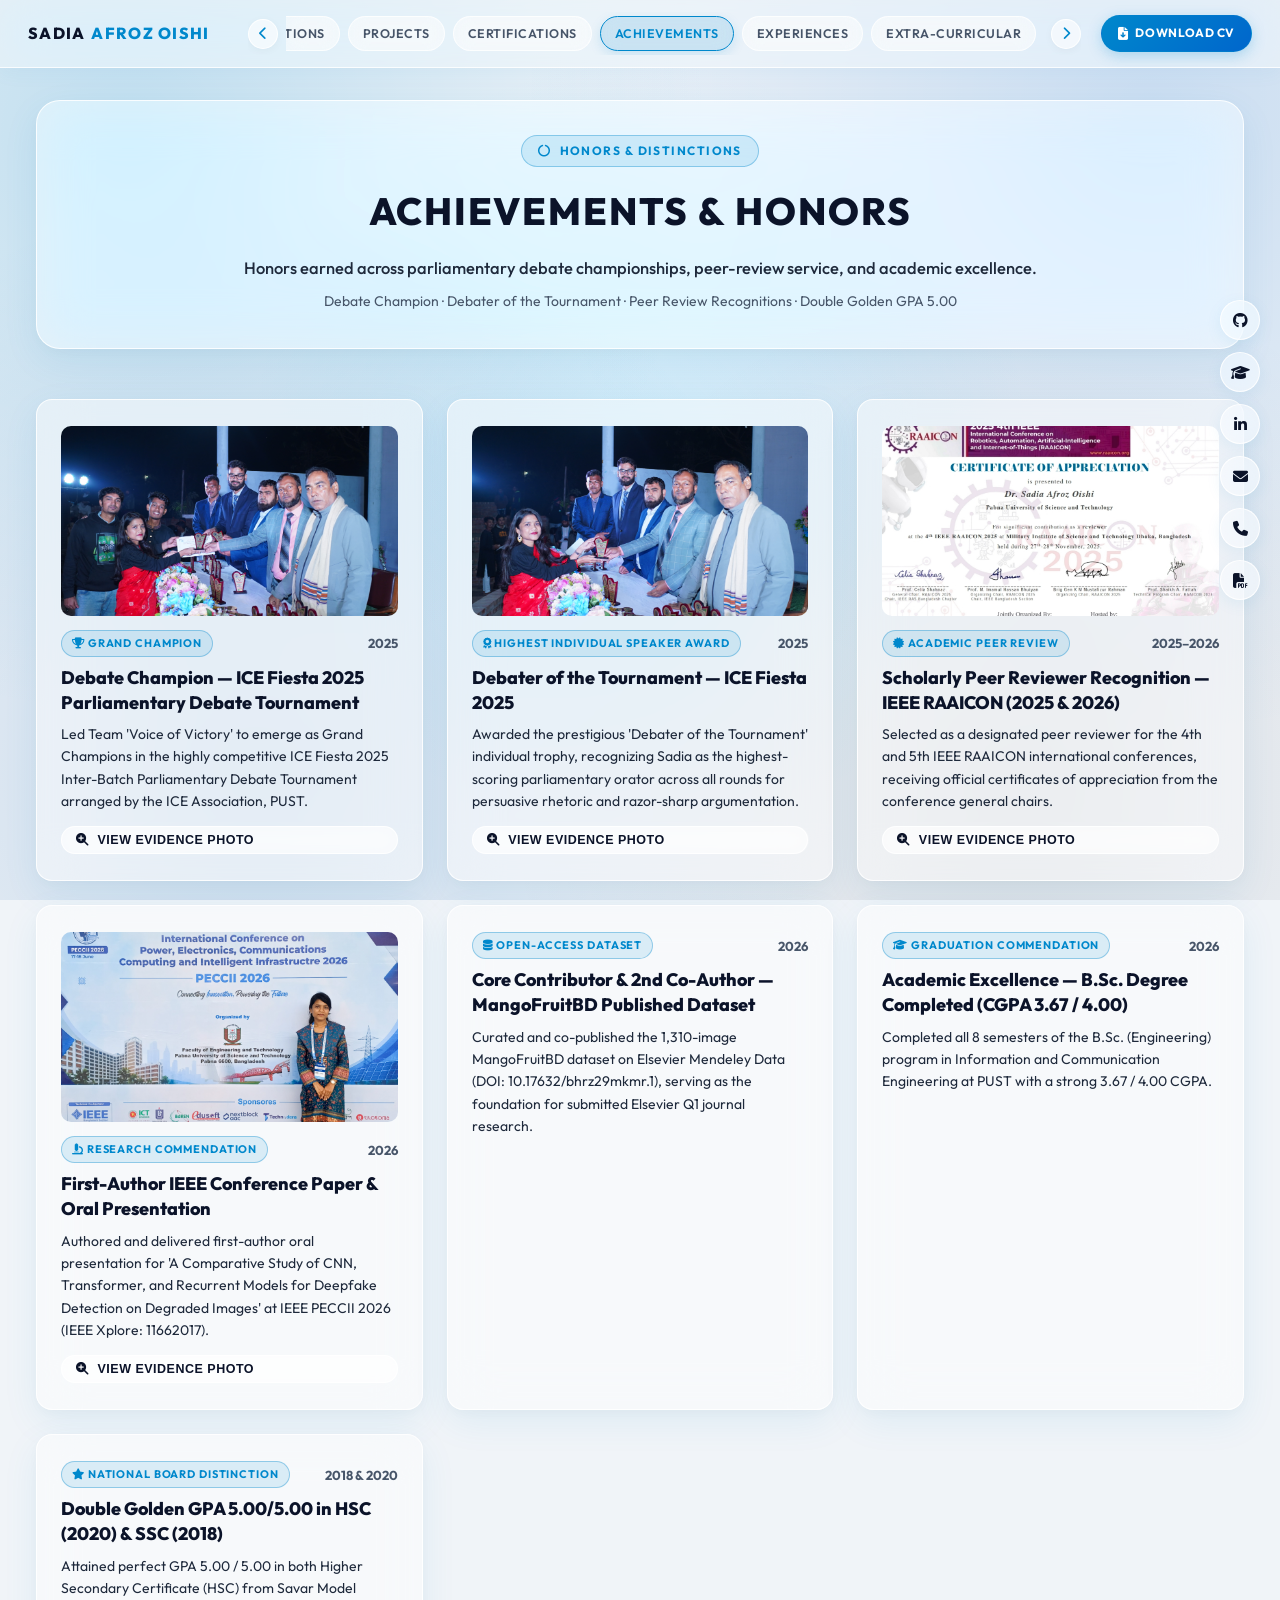
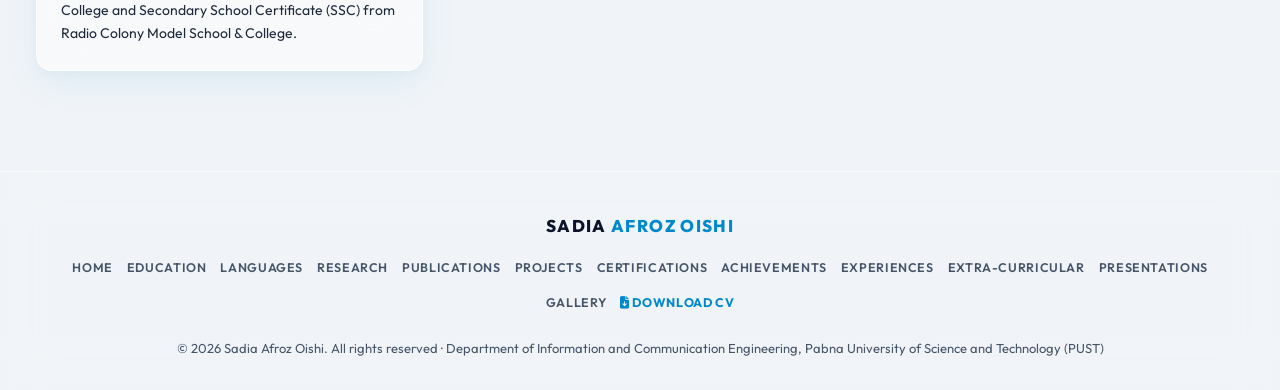
==== commit 241c23c6: "Update GitHub profile links and canonical URLs to sadiaafrozoishi059.github.io" ====
--- a/achievements.html
+++ b/achievements.html
@@ -10,10 +10,10 @@
   <meta property="og:type" content="website">
   <meta property="og:title" content="Achievements & Honors â€” Sadia Afroz Oishi">
   <meta property="og:description" content="Parliamentary Debate Championship, Debater of the Tournament award, IEEE peer review recognitions, and academic distinctions.">
-  <meta property="og:url" content="https://sadia-oishi.github.io/achievements.html">
+  <meta property="og:url" content="https://sadiaafrozoishi059.github.io/achievements.html">
   <meta property="og:image" content="assets/images/profile-sadia-afroz-oishi.png">
   <meta name="twitter:card" content="summary_large_image">
-  <link rel="canonical" href="https://sadia-oishi.github.io/achievements.html">
+  <link rel="canonical" href="https://sadiaafrozoishi059.github.io/achievements.html">
   <link rel="icon" href="assets/icons/favicon.svg" type="image/svg+xml">
   <link rel="manifest" href="site.webmanifest">
   
@@ -42,9 +42,10 @@
     "@type": "EducationalOrganization",
     "name": "Department of Information and Communication Engineering, Pabna University of Science and Technology"
   },
-  "url": "https://sadia-oishi.github.io/",
-  "image": "https://sadia-oishi.github.io/assets/images/profile-sadia-afroz-oishi.png",
+  "url": "https://sadiaafrozoishi059.github.io/",
+  "image": "https://sadiaafrozoishi059.github.io/assets/images/profile-sadia-afroz-oishi.png",
   "sameAs": [
+    "https://github.com/sadiaafrozoishi059",
     "https://scholar.google.com/citations?user=c2tcMcYAAAAJ&hl=en",
     "https://www.linkedin.com/in/oishi12",
     "https://doi.org/10.17632/bhrz29mkmr.1"
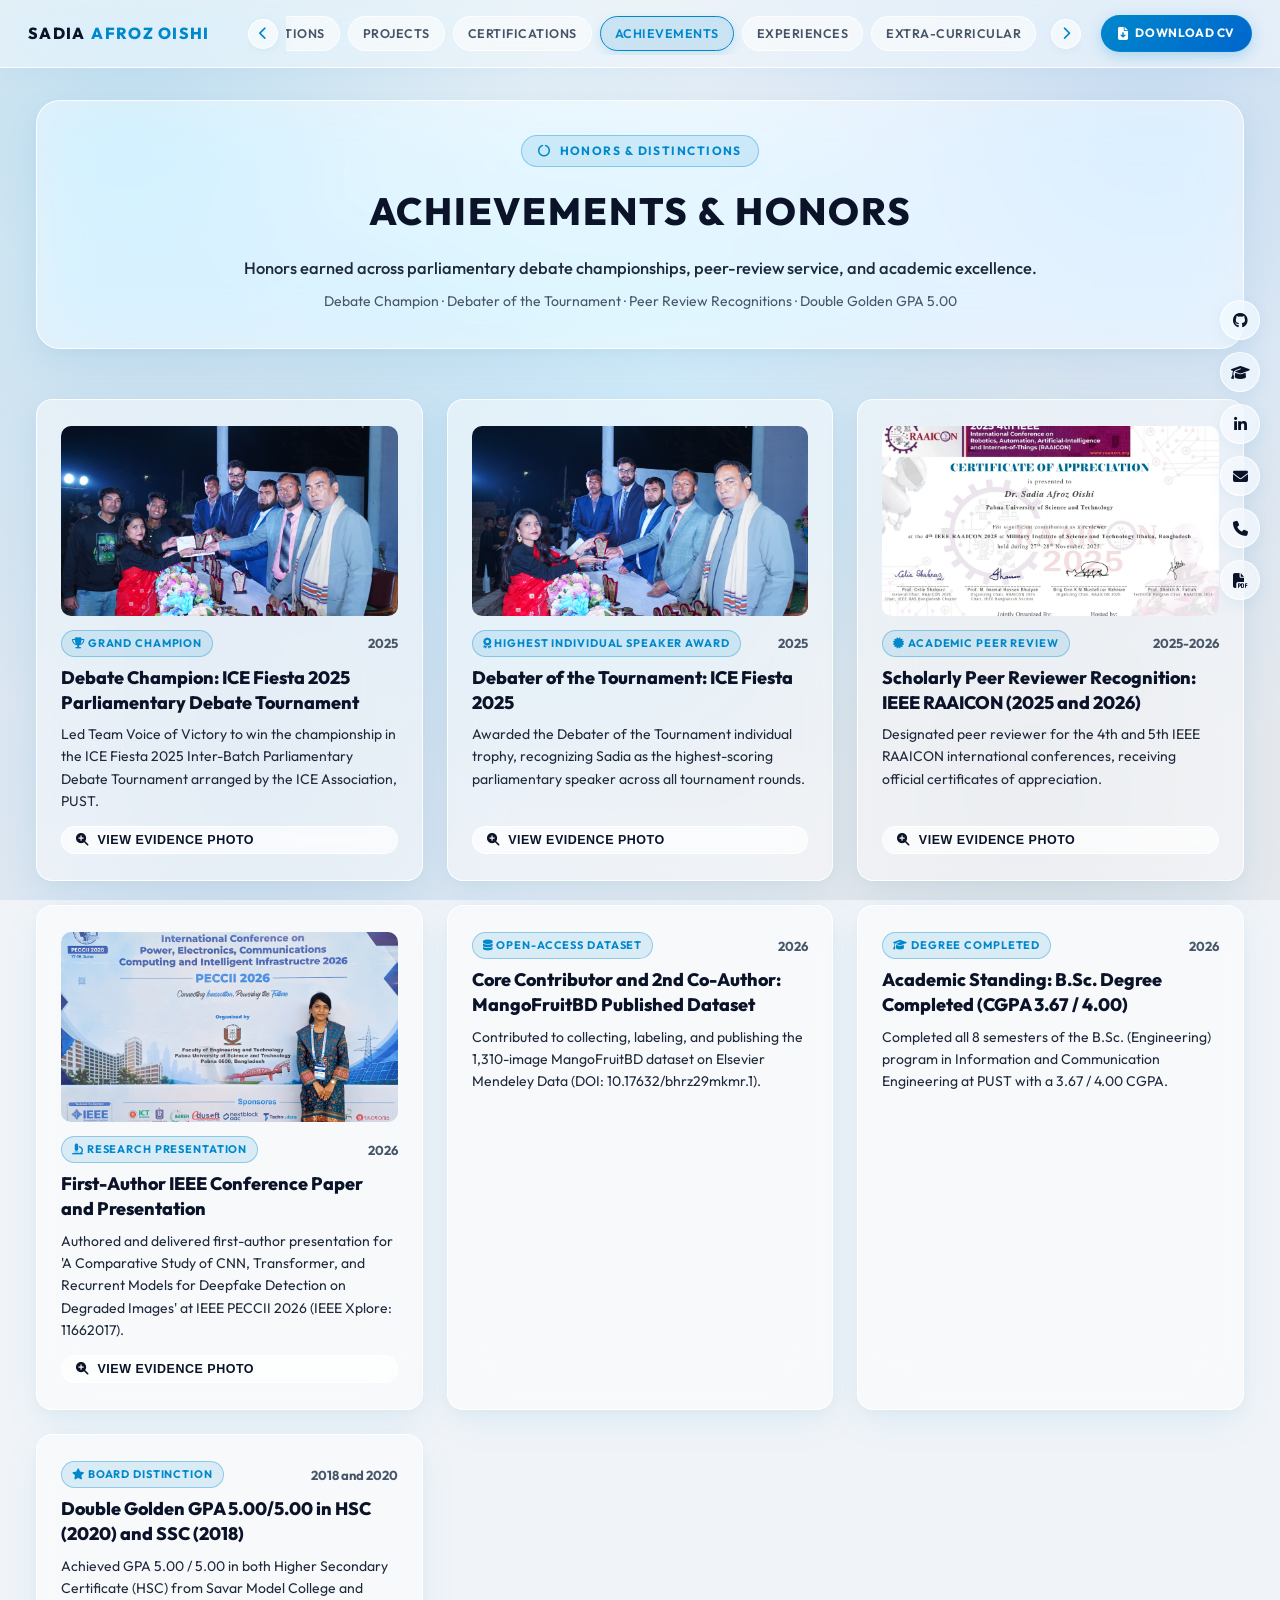
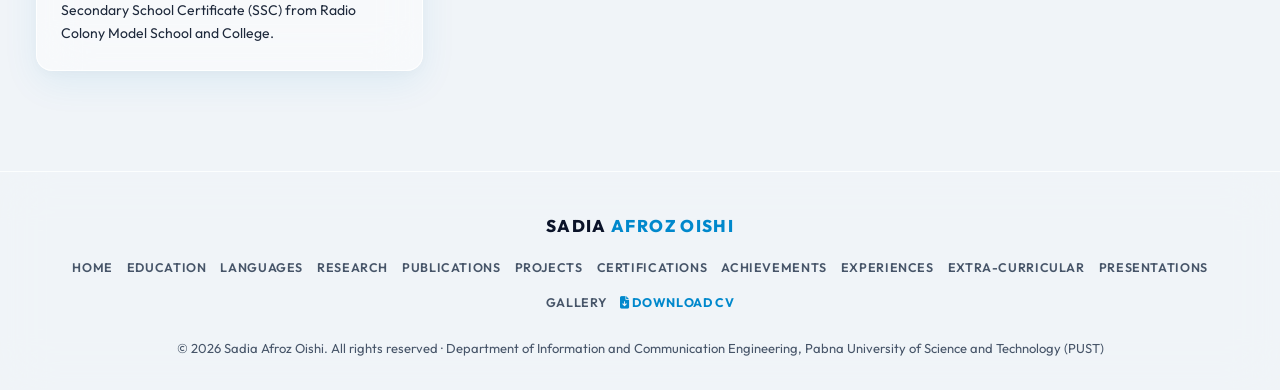
==== commit c1cfc611: "Personalize about me, remove latex button, remove phone icon, remove all em/en dashes" ====
--- a/achievements.html
+++ b/achievements.html
@@ -3,12 +3,12 @@
 <head>
   <meta charset="utf-8">
   <meta name="viewport" content="width=device-width, initial-scale=1">
-  <title>Achievements & Honors â€” Sadia Afroz Oishi</title>
+  <title>Achievements and Honors | Sadia Afroz Oishi</title>
   <meta name="description" content="Parliamentary Debate Championship, Debater of the Tournament award, IEEE peer review recognitions, and academic distinctions.">
   <meta name="author" content="Sadia Afroz Oishi">
   <meta name="theme-color" content="#0088cc">
   <meta property="og:type" content="website">
-  <meta property="og:title" content="Achievements & Honors â€” Sadia Afroz Oishi">
+  <meta property="og:title" content="Achievements and Honors | Sadia Afroz Oishi">
   <meta property="og:description" content="Parliamentary Debate Championship, Debater of the Tournament award, IEEE peer review recognitions, and academic distinctions.">
   <meta property="og:url" content="https://sadiaafrozoishi059.github.io/achievements.html">
   <meta property="og:image" content="assets/images/profile-sadia-afroz-oishi.png">
@@ -33,7 +33,7 @@
     "Sadia Oishi",
     "Sadia Afroz"
   ],
-  "jobTitle": "Computer Vision & Deepfake Forensics Researcher",
+  "jobTitle": "Computer Vision and Deepfake Forensics Researcher",
   "worksFor": {
     "@type": "EducationalOrganization",
     "name": "Pabna University of Science and Technology (PUST)"
@@ -69,7 +69,7 @@
   <div id="app-content">
     <header id="site-header"></header>
     <main id="page-content"></main>
-    <footer id="site-footer"></footer>
+    <footer id="site-footer"></footer >
   </div>
   <script type="module" src="assets/js/site.js"></script>
 </body>
